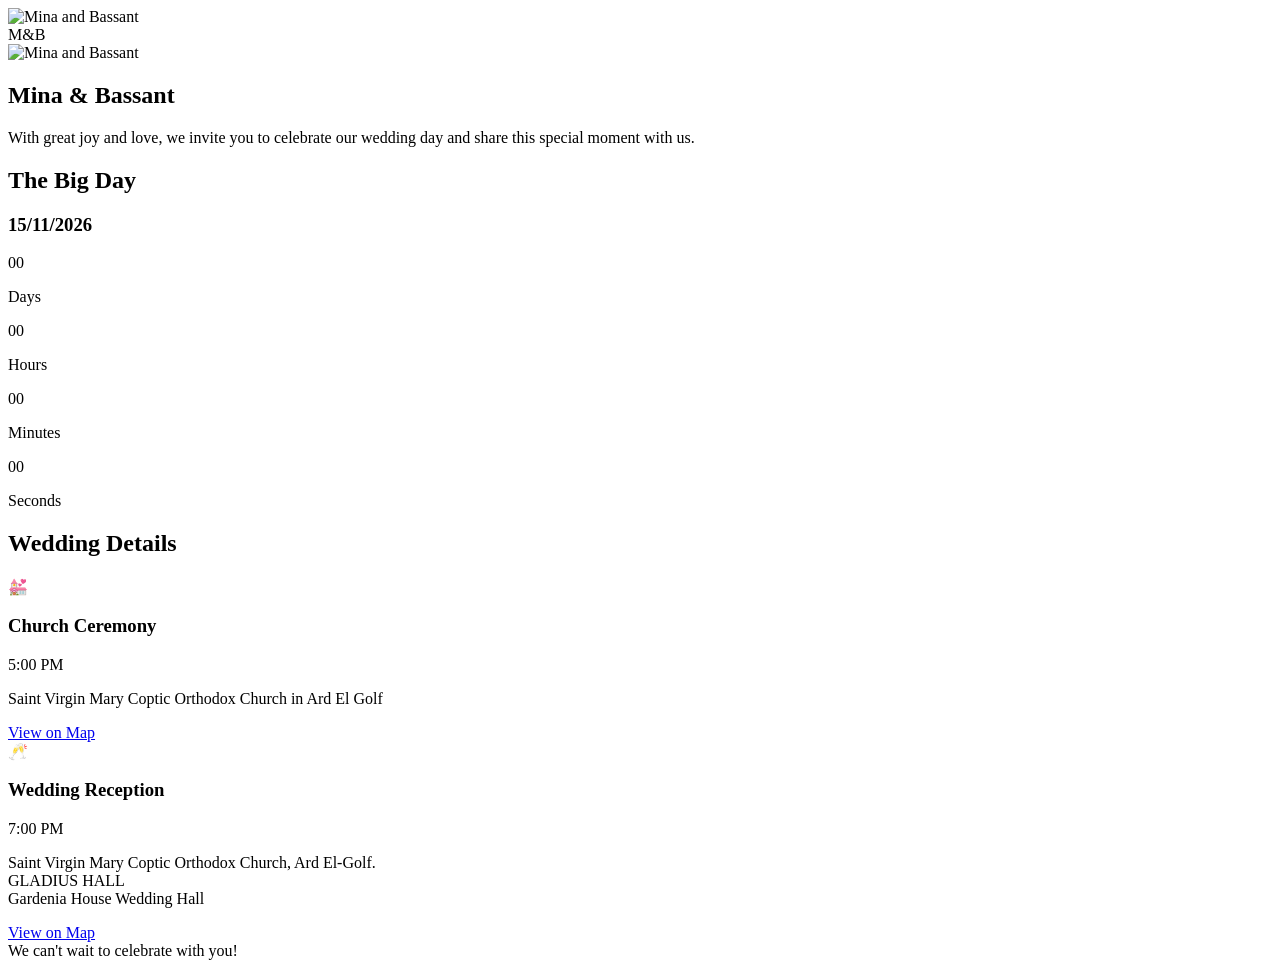
==== index.html @ b8eb28f9 "Add wedding invitation files" ====
<!DOCTYPE html>
<html lang="en">
<head>
  <meta charset="UTF-8">
  <meta name="viewport" content="width=device-width, initial-scale=1.0">
  <title>Mina & Bassant — Wedding Invitation</title>
  <link rel="preconnect" href="https://fonts.googleapis.com">
  <link rel="preconnect" href="https://fonts.gstatic.com" crossorigin>
  <link href="https://fonts.googleapis.com/css2?family=Great+Vibes&family=Montserrat:wght@300;400;500&family=Playfair+Display:ital,wght@0,400;0,600;1,400&display=swap" rel="stylesheet">
  <link rel="stylesheet" href="style.css">
</head>
<body>
  <div id="envelope-wrapper" class="envelope-wrapper">
    <div class="envelope" id="envelope">
      <div class="envelope-flap"></div><div class="envelope-pocket"></div>
      <div class="envelope-letter"><img src="images/couple.jpg" class="couple-photo" alt="Mina and Bassant"></div>
      <div class="wax-seal" id="wax-seal"><span>M&B</span></div>
    </div>
  </div>
  <main id="main-content" class="hidden">
    <section class="hero-section"><div class="container reveal">
      <div class="photo-frame"><img src="images/couple.jpg" alt="Mina and Bassant"></div>
      <div class="invitation-text"><h1 class="names">Mina &amp; Bassant</h1>
      <p class="intro-text">With great joy and love, we invite you to celebrate our wedding day and share this special moment with us.</p></div>
    </div></section>
    <section class="countdown-section"><div class="container reveal">
      <h2 class="section-title">The Big Day</h2><h3 class="date">15/11/2026</h3>
      <div class="countdown-timer" id="countdown">
        <div class="time-box"><span id="days">00</span><p>Days</p></div><div class="time-box"><span id="hours">00</span><p>Hours</p></div>
        <div class="time-box"><span id="minutes">00</span><p>Minutes</p></div><div class="time-box"><span id="seconds">00</span><p>Seconds</p></div>
      </div>
    </div></section>
    <section class="details-section"><div class="container reveal"><h2 class="section-title">Wedding Details</h2>
      <div class="cards-container">
        <div class="detail-card"><div class="card-icon">💒</div><h3>Church Ceremony</h3><p class="time">5:00 PM</p>
          <p class="location">Saint Virgin Mary Coptic Orthodox Church in Ard El Golf</p>
          <a class="map-btn" target="_blank" rel="noopener noreferrer" href="https://www.google.com/maps/search/?api=1&query=Saint+Virgin+Mary+Coptic+Orthodox+Church+Ard+El+Golf">View on Map</a>
        </div>
        <div class="detail-card"><div class="card-icon">🥂</div><h3>Wedding Reception</h3><p class="time">7:00 PM</p>
          <p class="location">Saint Virgin Mary Coptic Orthodox Church, Ard El-Golf.<br>GLADIUS HALL<br>Gardenia House Wedding Hall</p>
          <a class="map-btn" target="_blank" rel="noopener noreferrer" href="https://www.google.com/maps/search/?api=1&query=GLADIUS+HALL+Gardenia+House+Wedding+Hall+Ard+El+Golf">View on Map</a>
        </div>
      </div>
    </div></section>
    <footer class="footer">We can't wait to celebrate with you!</footer>
  </main>
  <script src="script.js"></script>
</body>
</html>
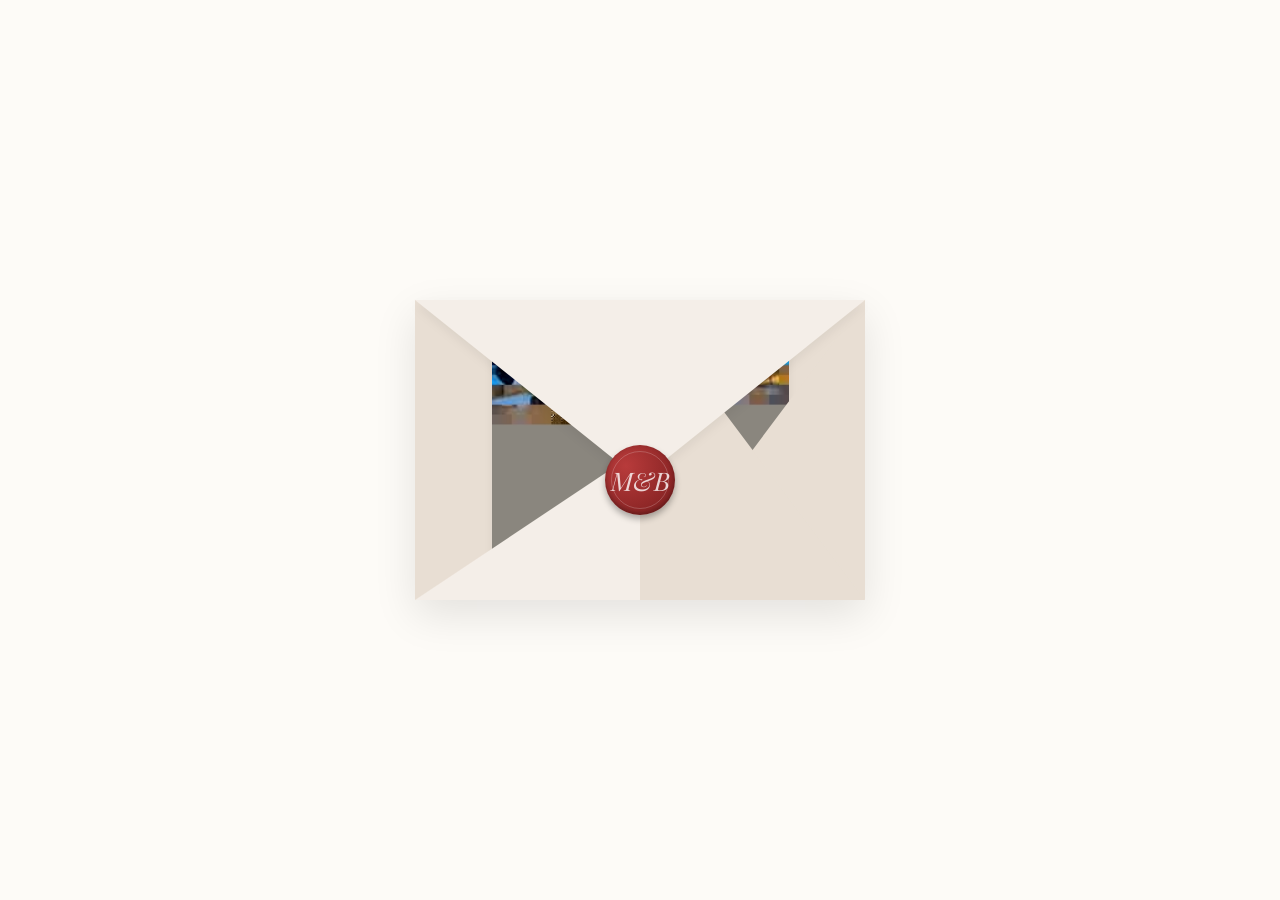
==== commit 0453d763: "Embed couple photo in invitation" ====
--- a/index.html
+++ b/index.html
@@ -13,13 +13,13 @@
   <div id="envelope-wrapper" class="envelope-wrapper">
     <div class="envelope" id="envelope">
       <div class="envelope-flap"></div><div class="envelope-pocket"></div>
-      <div class="envelope-letter"><img src="images/couple.jpg" class="couple-photo" alt="Mina and Bassant"></div>
+      <div class="envelope-letter"><img src="[data-uri]" class="couple-photo" alt="Mina and Bassant"></div>
       <div class="wax-seal" id="wax-seal"><span>M&B</span></div>
     </div>
   </div>
   <main id="main-content" class="hidden">
     <section class="hero-section"><div class="container reveal">
-      <div class="photo-frame"><img src="images/couple.jpg" alt="Mina and Bassant"></div>
+      <div class="photo-frame"><img src="[data-uri]" alt="Mina and Bassant"></div>
       <div class="invitation-text"><h1 class="names">Mina &amp; Bassant</h1>
       <p class="intro-text">With great joy and love, we invite you to celebrate our wedding day and share this special moment with us.</p></div>
     </div></section>
--- a/style.css
+++ b/style.css
@@ -0,0 +1 @@
+ :root{--color-bg:#fdfbf7;--color-text:#4a403a;--color-accent:#cfa87f;--color-primary:#d1bfae;--color-envelope:#f4eee8;--color-envelope-dark:#e8ded3;--font-script:'Great Vibes',cursive;--font-serif:'Playfair Display',serif;--font-sans:'Montserrat',sans-serif}*{margin:0;padding:0;box-sizing:border-box}body{background:var(--color-bg);color:var(--color-text);font-family:var(--font-sans);overflow-x:hidden;line-height:1.6}body::before{content:"";position:fixed;inset:0;background-image:url("data:image/svg+xml,%3Csvg width='100' height='100' xmlns='http://www.w3.org/2000/svg'%3E%3Cfilter id='n'%3E%3CfeTurbulence type='fractalNoise' baseFrequency='.8' numOctaves='4' stitchTiles='stitch'/%3E%3C/filter%3E%3Crect width='100' height='100' filter='url(%23n)' opacity='.05'/%3E%3C/svg%3E");pointer-events:none;z-index:-1}img{max-width:100%;height:auto}.envelope-wrapper{position:fixed;inset:0;display:flex;justify-content:center;align-items:center;background:var(--color-bg);z-index:1000;transition:opacity 1s ease,transform 1s ease,visibility 1s}.envelope-wrapper.fade-out{opacity:0;visibility:hidden;transform:translateY(-50px)}.envelope{position:relative;width:min(88vw,450px);aspect-ratio:3/2;background:var(--color-envelope-dark);box-shadow:0 15px 40px rgba(0,0,0,.1);cursor:pointer;perspective:1000px}.envelope-pocket{position:absolute;bottom:0;left:0;width:0;height:0;border-style:solid;border-width:calc(min(88vw,450px)/3) calc(min(88vw,450px)/2);border-color:transparent transparent var(--color-envelope) transparent;z-index:3}.envelope:before,.envelope:after{content:"";position:absolute;bottom:0;border-style:solid;z-index:3;pointer-events:none}.envelope:before{left:0;border-width:calc(min(88vw,450px)*2/3) calc(min(88vw,450px)/2) 0;border-color:transparent var(--color-envelope-dark) transparent transparent}.envelope:after{right:0;border-width:0 calc(min(88vw,450px)/2) calc(min(88vw,450px)*2/3) 0;border-color:transparent transparent var(--color-envelope-dark) transparent}.envelope-flap{position:absolute;top:0;left:0;width:0;height:0;border-style:solid;border-width:calc(min(88vw,450px)*.4) calc(min(88vw,450px)/2) 0;border-color:var(--color-envelope) transparent transparent;z-index:4;transform-origin:top;transition:transform 1s cubic-bezier(.4,0,.2,1);filter:drop-shadow(0 5px 5px rgba(0,0,0,.05))}.envelope.open .envelope-flap{transform:rotateX(180deg);z-index:1}.envelope-letter{position:absolute;top:13%;left:17%;right:17%;bottom:13%;background:#fff;z-index:2;display:flex;justify-content:center;align-items:center;transition:transform 1.5s ease .5s;box-shadow:0 0 10px rgba(0,0,0,.05);overflow:hidden}.envelope.open .envelope-letter{transform:translateY(-100px);z-index:4}.couple-photo{width:100%;height:100%;object-fit:cover;object-position:center 42%;filter:sepia(.2) contrast(1.1)}.wax-seal{position:absolute;top:120px;left:50%;transform:translate(-50%,-50%);width:50px;height:50px;background:radial-gradient(circle at 30% 30%,#b83b3b,#7a1d1d);border-radius:50%;z-index:5;box-shadow:0 4px 6px rgba(0,0,0,.3),inset 0 -2px 5px rgba(0,0,0,.3);display:flex;justify-content:center;align-items:center;transition:opacity .5s,transform .3s}.wax-seal:before{content:"";position:absolute;width:40px;height:40px;border:1px solid rgba(255,255,255,.2);border-radius:50%}.wax-seal span{color:rgba(255,255,255,.8);font-family:var(--font-serif);font-size:1.2rem;font-style:italic}.envelope.open .wax-seal{opacity:0;pointer-events:none}.hidden{display:none!important}main{position:relative;z-index:1;padding:60px 20px;max-width:1200px;margin:0 auto;opacity:0;animation:fadeIn 2s ease forwards 1s}@keyframes fadeIn{to{opacity:1}}.container{max-width:900px;margin:0 auto;text-align:center}.reveal{opacity:0;transform:translateY(40px);transition:all 1s ease-out}.reveal.active{opacity:1;transform:translateY(0)}.hero-section{margin-bottom:80px;display:flex;flex-direction:column;align-items:center}.photo-frame{width:100%;max-width:400px;margin:0 auto 30px;position:relative;padding:15px;background:#fff;box-shadow:0 10px 30px rgba(0,0,0,.08)}.photo-frame:after{content:"";position:absolute;inset:5px;border:1px solid var(--color-accent);pointer-events:none}.photo-frame img{width:100%;height:100%;object-fit:cover;display:block;filter:sepia(.2) contrast(1.1)}.names{font-family:var(--font-script);font-size:clamp(3.25rem,14vw,6rem);margin-bottom:20px;line-height:1.2}.intro-text{font-family:var(--font-serif);font-size:1.2rem;color:#665b53;line-height:1.8}.section-title{font-family:var(--font-script);font-size:clamp(2.75rem,10vw,3.5rem);color:var(--color-accent);margin-bottom:20px}.date{font-family:var(--font-serif);font-size:clamp(1.7rem,6vw,2.5rem);font-weight:400;margin-bottom:40px}.countdown-section{margin-bottom:80px;padding:60px 0;background:linear-gradient(135deg,rgba(207,168,127,.05),rgba(209,191,174,.1));border-top:1px solid rgba(207,168,127,.2);border-bottom:1px solid rgba(207,168,127,.2)}.countdown-timer{display:flex;justify-content:center;gap:clamp(8px,3vw,30px);flex-wrap:nowrap}.time-box{background:#fff;width:clamp(72px,20vw,120px);padding:16px 8px;border-radius:8px;box-shadow:0 5px 15px rgba(0,0,0,.05);display:flex;flex-direction:column;align-items:center;border:1px solid rgba(207,168,127,.2)}.time-box span{font-family:var(--font-serif);font-size:clamp(1.8rem,7vw,3.5rem);color:var(--color-text);margin-bottom:5px;font-weight:600}.time-box p{font-size:clamp(.58rem,2vw,.8rem);text-transform:uppercase;letter-spacing:2px;color:var(--color-accent)}.details-section{margin-bottom:80px}.cards-container{display:flex;flex-direction:column;gap:30px}.detail-card{flex:1;background:#fff;padding:40px 30px;border-radius:8px;box-shadow:0 10px 30px rgba(0,0,0,.05);position:relative;overflow:hidden;transition:transform .3s}.detail-card:hover{transform:translateY(-5px)}.detail-card:before{content:"";position:absolute;top:0;left:0;width:100%;height:5px;background:var(--color-accent)}.card-icon{font-size:2.5rem;margin-bottom:20px}.detail-card h3{font-family:var(--font-serif);font-size:1.8rem;margin-bottom:15px}.time{font-weight:500;font-size:1.2rem;color:var(--color-accent);margin-bottom:10px}.location{font-size:1rem;color:#665b53;margin-bottom:25px;line-height:1.5}.map-btn{display:inline-block;padding:12px 25px;border:1px solid var(--color-accent);color:var(--color-accent);text-decoration:none;text-transform:uppercase;font-size:.9rem;letter-spacing:1px;border-radius:4px;transition:all .3s}.map-btn:hover{background:var(--color-accent);color:#fff}.footer{text-align:center;padding:40px 20px;font-family:var(--font-script);font-size:clamp(2rem,8vw,2.5rem);color:var(--color-accent);border-top:1px solid rgba(207,168,127,.2)}@media(min-width:768px){.wax-seal{top:180px;width:70px;height:70px}.wax-seal:before{width:56px;height:56px}.wax-seal span{font-size:1.6rem}.hero-section .container{display:flex;flex-direction:row;align-items:center;text-align:left;gap:40px}.photo-frame{margin:0 auto}.names{font-size:6rem}.intro-text{font-size:1.4rem}.cards-container{flex-direction:row;justify-content:center}}@media(max-width:480px){.envelope{width:88vw}.location{font-size:.92rem}}
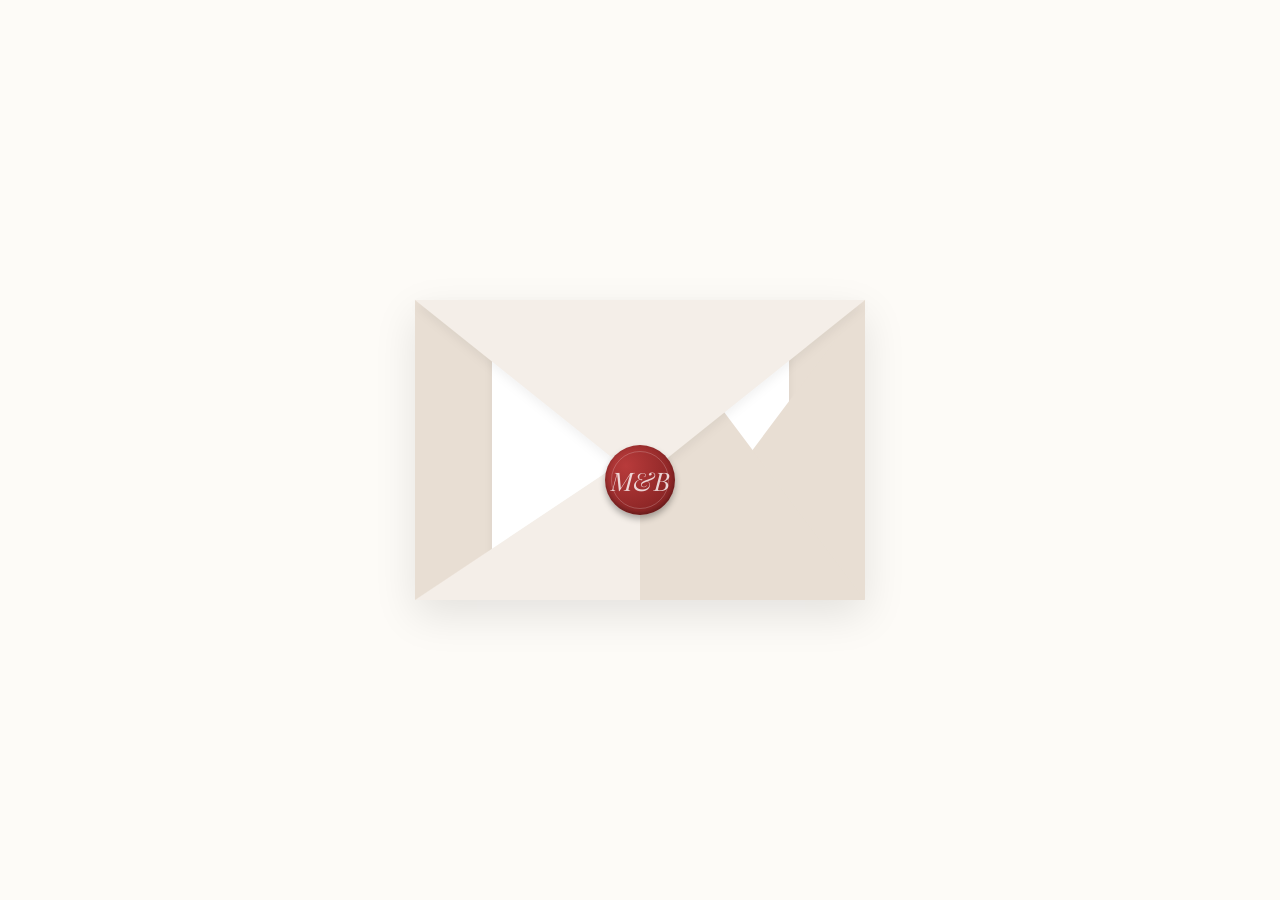
==== commit 7ac741c2: "Fix couple photo path" ====
--- a/index.html
+++ b/index.html
@@ -13,13 +13,13 @@
   <div id="envelope-wrapper" class="envelope-wrapper">
     <div class="envelope" id="envelope">
       <div class="envelope-flap"></div><div class="envelope-pocket"></div>
-      <div class="envelope-letter"><img src="[data-uri]" class="couple-photo" alt="Mina and Bassant"></div>
+      <div class="envelope-letter"><img src="images/couple.jpg" class="couple-photo" alt="Mina and Bassant"></div>
       <div class="wax-seal" id="wax-seal"><span>M&B</span></div>
     </div>
   </div>
   <main id="main-content" class="hidden">
     <section class="hero-section"><div class="container reveal">
-      <div class="photo-frame"><img src="[data-uri]" alt="Mina and Bassant"></div>
+      <div class="photo-frame"><img src="images/couple.jpg" alt="Mina and Bassant"></div>
       <div class="invitation-text"><h1 class="names">Mina &amp; Bassant</h1>
       <p class="intro-text">With great joy and love, we invite you to celebrate our wedding day and share this special moment with us.</p></div>
     </div></section>
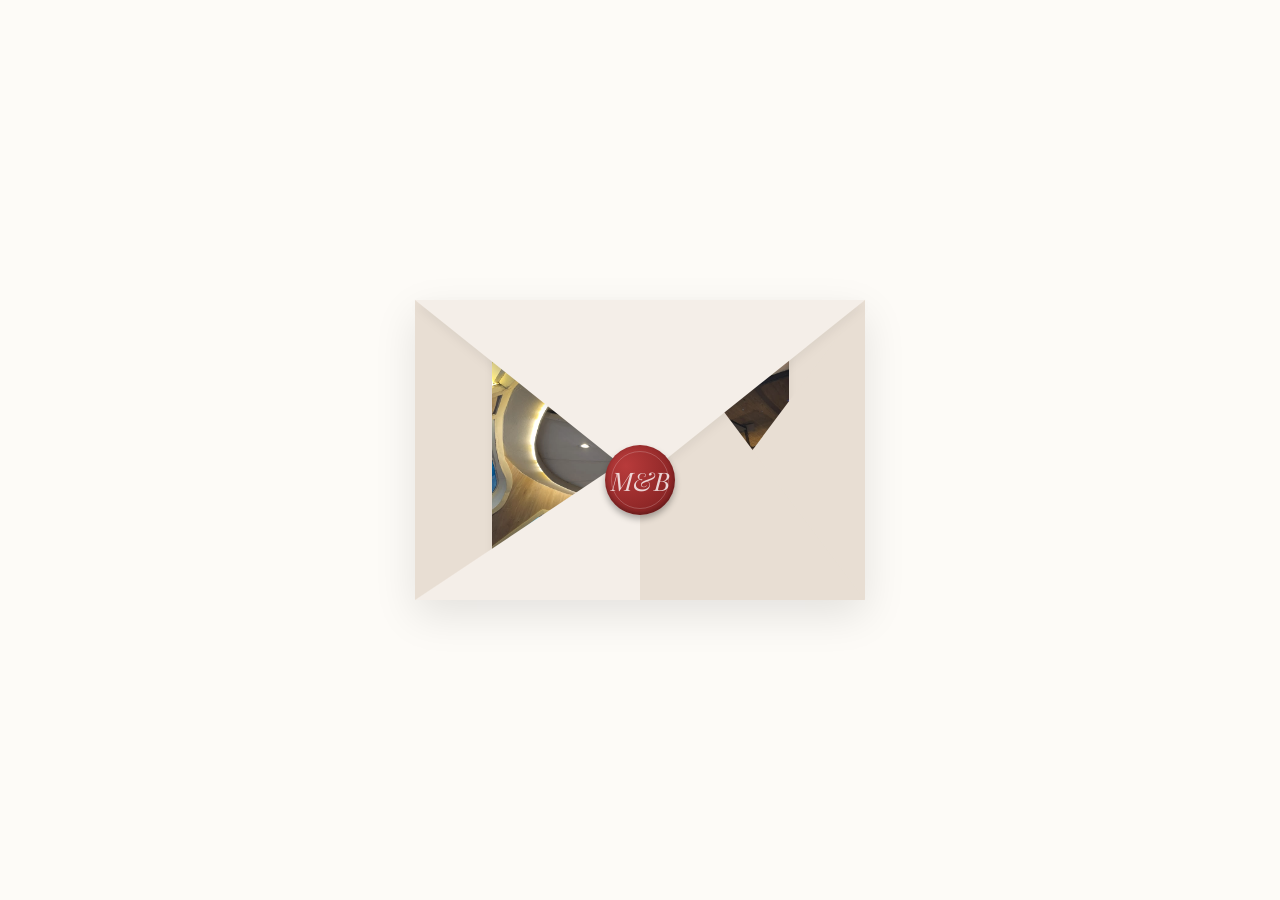
==== commit 3baa0046: "Use uploaded couple photo" ====
--- a/index.html
+++ b/index.html
@@ -13,13 +13,13 @@
   <div id="envelope-wrapper" class="envelope-wrapper">
     <div class="envelope" id="envelope">
       <div class="envelope-flap"></div><div class="envelope-pocket"></div>
-      <div class="envelope-letter"><img src="images/couple.jpg" class="couple-photo" alt="Mina and Bassant"></div>
+      <div class="envelope-letter"><img src="couple.jpeg" class="couple-photo" alt="Mina and Bassant"></div>
       <div class="wax-seal" id="wax-seal"><span>M&B</span></div>
     </div>
   </div>
   <main id="main-content" class="hidden">
     <section class="hero-section"><div class="container reveal">
-      <div class="photo-frame"><img src="images/couple.jpg" alt="Mina and Bassant"></div>
+      <div class="photo-frame"><img src="couple.jpeg" alt="Mina and Bassant"></div>
       <div class="invitation-text"><h1 class="names">Mina &amp; Bassant</h1>
       <p class="intro-text">With great joy and love, we invite you to celebrate our wedding day and share this special moment with us.</p></div>
     </div></section>
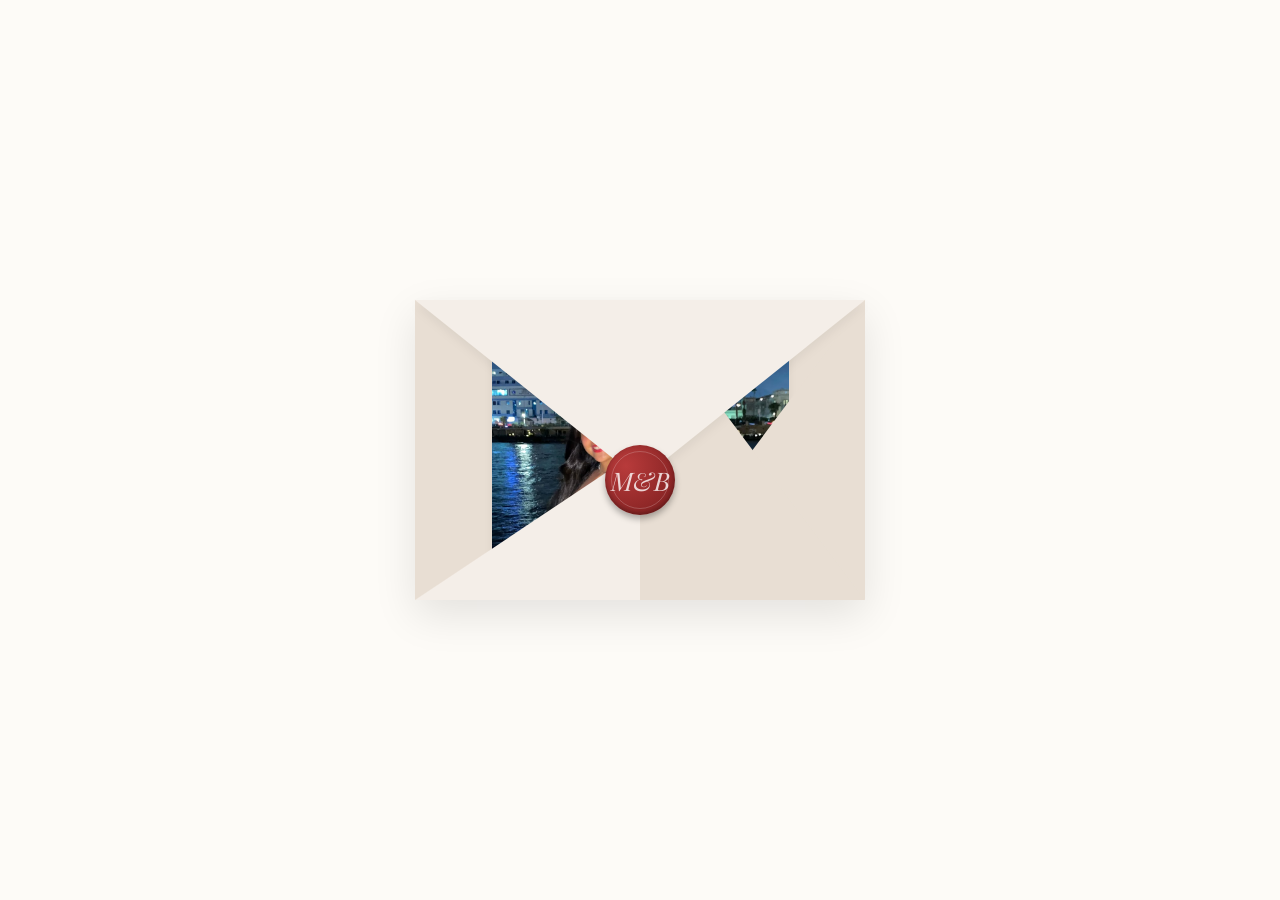
==== commit e85524ab: "Update wedding reception venue text" ====
--- a/index.html
+++ b/index.html
@@ -37,7 +37,7 @@
           <a class="map-btn" target="_blank" rel="noopener noreferrer" href="https://www.google.com/maps/search/?api=1&query=Saint+Virgin+Mary+Coptic+Orthodox+Church+Ard+El+Golf">View on Map</a>
         </div>
         <div class="detail-card"><div class="card-icon">🥂</div><h3>Wedding Reception</h3><p class="time">7:00 PM</p>
-          <p class="location">Saint Virgin Mary Coptic Orthodox Church, Ard El-Golf.<br>GLADIUS HALL<br>Gardenia House Wedding Hall</p>
+          <p class="location">GLADIUS HALL<br>Gardenia House Wedding Hall</p>
           <a class="map-btn" target="_blank" rel="noopener noreferrer" href="https://www.google.com/maps/search/?api=1&query=GLADIUS+HALL+Gardenia+House+Wedding+Hall+Ard+El+Golf">View on Map</a>
         </div>
       </div>
--- a/style.css
+++ b/style.css
@@ -1 +1 @@
- :root{--color-bg:#fdfbf7;--color-text:#4a403a;--color-accent:#cfa87f;--color-primary:#d1bfae;--color-envelope:#f4eee8;--color-envelope-dark:#e8ded3;--font-script:'Great Vibes',cursive;--font-serif:'Playfair Display',serif;--font-sans:'Montserrat',sans-serif}*{margin:0;padding:0;box-sizing:border-box}body{background:var(--color-bg);color:var(--color-text);font-family:var(--font-sans);overflow-x:hidden;line-height:1.6}body::before{content:"";position:fixed;inset:0;background-image:url("data:image/svg+xml,%3Csvg width='100' height='100' xmlns='http://www.w3.org/2000/svg'%3E%3Cfilter id='n'%3E%3CfeTurbulence type='fractalNoise' baseFrequency='.8' numOctaves='4' stitchTiles='stitch'/%3E%3C/filter%3E%3Crect width='100' height='100' filter='url(%23n)' opacity='.05'/%3E%3C/svg%3E");pointer-events:none;z-index:-1}img{max-width:100%;height:auto}.envelope-wrapper{position:fixed;inset:0;display:flex;justify-content:center;align-items:center;background:var(--color-bg);z-index:1000;transition:opacity 1s ease,transform 1s ease,visibility 1s}.envelope-wrapper.fade-out{opacity:0;visibility:hidden;transform:translateY(-50px)}.envelope{position:relative;width:min(88vw,450px);aspect-ratio:3/2;background:var(--color-envelope-dark);box-shadow:0 15px 40px rgba(0,0,0,.1);cursor:pointer;perspective:1000px}.envelope-pocket{position:absolute;bottom:0;left:0;width:0;height:0;border-style:solid;border-width:calc(min(88vw,450px)/3) calc(min(88vw,450px)/2);border-color:transparent transparent var(--color-envelope) transparent;z-index:3}.envelope:before,.envelope:after{content:"";position:absolute;bottom:0;border-style:solid;z-index:3;pointer-events:none}.envelope:before{left:0;border-width:calc(min(88vw,450px)*2/3) calc(min(88vw,450px)/2) 0;border-color:transparent var(--color-envelope-dark) transparent transparent}.envelope:after{right:0;border-width:0 calc(min(88vw,450px)/2) calc(min(88vw,450px)*2/3) 0;border-color:transparent transparent var(--color-envelope-dark) transparent}.envelope-flap{position:absolute;top:0;left:0;width:0;height:0;border-style:solid;border-width:calc(min(88vw,450px)*.4) calc(min(88vw,450px)/2) 0;border-color:var(--color-envelope) transparent transparent;z-index:4;transform-origin:top;transition:transform 1s cubic-bezier(.4,0,.2,1);filter:drop-shadow(0 5px 5px rgba(0,0,0,.05))}.envelope.open .envelope-flap{transform:rotateX(180deg);z-index:1}.envelope-letter{position:absolute;top:13%;left:17%;right:17%;bottom:13%;background:#fff;z-index:2;display:flex;justify-content:center;align-items:center;transition:transform 1.5s ease .5s;box-shadow:0 0 10px rgba(0,0,0,.05);overflow:hidden}.envelope.open .envelope-letter{transform:translateY(-100px);z-index:4}.couple-photo{width:100%;height:100%;object-fit:cover;object-position:center 42%;filter:sepia(.2) contrast(1.1)}.wax-seal{position:absolute;top:120px;left:50%;transform:translate(-50%,-50%);width:50px;height:50px;background:radial-gradient(circle at 30% 30%,#b83b3b,#7a1d1d);border-radius:50%;z-index:5;box-shadow:0 4px 6px rgba(0,0,0,.3),inset 0 -2px 5px rgba(0,0,0,.3);display:flex;justify-content:center;align-items:center;transition:opacity .5s,transform .3s}.wax-seal:before{content:"";position:absolute;width:40px;height:40px;border:1px solid rgba(255,255,255,.2);border-radius:50%}.wax-seal span{color:rgba(255,255,255,.8);font-family:var(--font-serif);font-size:1.2rem;font-style:italic}.envelope.open .wax-seal{opacity:0;pointer-events:none}.hidden{display:none!important}main{position:relative;z-index:1;padding:60px 20px;max-width:1200px;margin:0 auto;opacity:0;animation:fadeIn 2s ease forwards 1s}@keyframes fadeIn{to{opacity:1}}.container{max-width:900px;margin:0 auto;text-align:center}.reveal{opacity:0;transform:translateY(40px);transition:all 1s ease-out}.reveal.active{opacity:1;transform:translateY(0)}.hero-section{margin-bottom:80px;display:flex;flex-direction:column;align-items:center}.photo-frame{width:100%;max-width:400px;margin:0 auto 30px;position:relative;padding:15px;background:#fff;box-shadow:0 10px 30px rgba(0,0,0,.08)}.photo-frame:after{content:"";position:absolute;inset:5px;border:1px solid var(--color-accent);pointer-events:none}.photo-frame img{width:100%;height:100%;object-fit:cover;display:block;filter:sepia(.2) contrast(1.1)}.names{font-family:var(--font-script);font-size:clamp(3.25rem,14vw,6rem);margin-bottom:20px;line-height:1.2}.intro-text{font-family:var(--font-serif);font-size:1.2rem;color:#665b53;line-height:1.8}.section-title{font-family:var(--font-script);font-size:clamp(2.75rem,10vw,3.5rem);color:var(--color-accent);margin-bottom:20px}.date{font-family:var(--font-serif);font-size:clamp(1.7rem,6vw,2.5rem);font-weight:400;margin-bottom:40px}.countdown-section{margin-bottom:80px;padding:60px 0;background:linear-gradient(135deg,rgba(207,168,127,.05),rgba(209,191,174,.1));border-top:1px solid rgba(207,168,127,.2);border-bottom:1px solid rgba(207,168,127,.2)}.countdown-timer{display:flex;justify-content:center;gap:clamp(8px,3vw,30px);flex-wrap:nowrap}.time-box{background:#fff;width:clamp(72px,20vw,120px);padding:16px 8px;border-radius:8px;box-shadow:0 5px 15px rgba(0,0,0,.05);display:flex;flex-direction:column;align-items:center;border:1px solid rgba(207,168,127,.2)}.time-box span{font-family:var(--font-serif);font-size:clamp(1.8rem,7vw,3.5rem);color:var(--color-text);margin-bottom:5px;font-weight:600}.time-box p{font-size:clamp(.58rem,2vw,.8rem);text-transform:uppercase;letter-spacing:2px;color:var(--color-accent)}.details-section{margin-bottom:80px}.cards-container{display:flex;flex-direction:column;gap:30px}.detail-card{flex:1;background:#fff;padding:40px 30px;border-radius:8px;box-shadow:0 10px 30px rgba(0,0,0,.05);position:relative;overflow:hidden;transition:transform .3s}.detail-card:hover{transform:translateY(-5px)}.detail-card:before{content:"";position:absolute;top:0;left:0;width:100%;height:5px;background:var(--color-accent)}.card-icon{font-size:2.5rem;margin-bottom:20px}.detail-card h3{font-family:var(--font-serif);font-size:1.8rem;margin-bottom:15px}.time{font-weight:500;font-size:1.2rem;color:var(--color-accent);margin-bottom:10px}.location{font-size:1rem;color:#665b53;margin-bottom:25px;line-height:1.5}.map-btn{display:inline-block;padding:12px 25px;border:1px solid var(--color-accent);color:var(--color-accent);text-decoration:none;text-transform:uppercase;font-size:.9rem;letter-spacing:1px;border-radius:4px;transition:all .3s}.map-btn:hover{background:var(--color-accent);color:#fff}.footer{text-align:center;padding:40px 20px;font-family:var(--font-script);font-size:clamp(2rem,8vw,2.5rem);color:var(--color-accent);border-top:1px solid rgba(207,168,127,.2)}@media(min-width:768px){.wax-seal{top:180px;width:70px;height:70px}.wax-seal:before{width:56px;height:56px}.wax-seal span{font-size:1.6rem}.hero-section .container{display:flex;flex-direction:row;align-items:center;text-align:left;gap:40px}.photo-frame{margin:0 auto}.names{font-size:6rem}.intro-text{font-size:1.4rem}.cards-container{flex-direction:row;justify-content:center}}@media(max-width:480px){.envelope{width:88vw}.location{font-size:.92rem}}+ :root{--color-bg:#fdfbf7;--color-text:#4a403a;--color-accent:#cfa87f;--color-primary:#d1bfae;--color-envelope:#f4eee8;--color-envelope-dark:#e8ded3;--font-script:'Great Vibes',cursive;--font-serif:'Playfair Display',serif;--font-sans:'Montserrat',sans-serif}*{margin:0;padding:0;box-sizing:border-box}body{background:var(--color-bg);color:var(--color-text);font-family:var(--font-sans);overflow-x:hidden;line-height:1.6}body::before{content:"";position:fixed;inset:0;background-image:url("data:image/svg+xml,%3Csvg width='100' height='100' xmlns='http://www.w3.org/2000/svg'%3E%3Cfilter id='n'%3E%3CfeTurbulence type='fractalNoise' baseFrequency='.8' numOctaves='4' stitchTiles='stitch'/%3E%3C/filter%3E%3Crect width='100' height='100' filter='url(%23n)' opacity='.05'/%3E%3C/svg%3E");pointer-events:none;z-index:-1}img{max-width:100%;height:auto}.envelope-wrapper{position:fixed;inset:0;display:flex;justify-content:center;align-items:center;background:var(--color-bg);z-index:1000;transition:opacity 1s ease,transform 1s ease,visibility 1s}.envelope-wrapper.fade-out{opacity:0;visibility:hidden;transform:translateY(-50px)}.envelope{position:relative;width:min(88vw,450px);aspect-ratio:3/2;background:var(--color-envelope-dark);box-shadow:0 15px 40px rgba(0,0,0,.1);cursor:pointer;perspective:1000px}.envelope-pocket{position:absolute;bottom:0;left:0;width:0;height:0;border-style:solid;border-width:calc(min(88vw,450px)/3) calc(min(88vw,450px)/2);border-color:transparent transparent var(--color-envelope) transparent;z-index:3}.envelope:before,.envelope:after{content:"";position:absolute;bottom:0;border-style:solid;z-index:3;pointer-events:none}.envelope:before{left:0;border-width:calc(min(88vw,450px)*2/3) calc(min(88vw,450px)/2) 0;border-color:transparent var(--color-envelope-dark) transparent transparent}.envelope:after{right:0;border-width:0 calc(min(88vw,450px)/2) calc(min(88vw,450px)*2/3) 0;border-color:transparent transparent var(--color-envelope-dark) transparent}.envelope-flap{position:absolute;top:0;left:0;width:0;height:0;border-style:solid;border-width:calc(min(88vw,450px)*.4) calc(min(88vw,450px)/2) 0;border-color:var(--color-envelope) transparent transparent;z-index:4;transform-origin:top;transition:transform 1s cubic-bezier(.4,0,.2,1);filter:drop-shadow(0 5px 5px rgba(0,0,0,.05))}.envelope.open .envelope-flap{transform:rotateX(180deg);z-index:1}.envelope-letter{position:absolute;top:13%;left:17%;right:17%;bottom:13%;background:#fff;z-index:2;display:flex;justify-content:center;align-items:center;transition:transform 1.5s ease .5s;box-shadow:0 0 10px rgba(0,0,0,.05);overflow:hidden}.envelope.open .envelope-letter{transform:translateY(-100px);z-index:4}.couple-photo{width:100%;height:100%;object-fit:cover;object-position:center 42%;filter:none;display:block}.photo-frame img{width:100%;height:auto;display:block;object-fit:contain;filter:none}.wax-seal{position:absolute;top:120px;left:50%;transform:translate(-50%,-50%);width:50px;height:50px;background:radial-gradient(circle at 30% 30%,#b83b3b,#7a1d1d);border-radius:50%;z-index:5;box-shadow:0 4px 6px rgba(0,0,0,.3),inset 0 -2px 5px rgba(0,0,0,.3);display:flex;justify-content:center;align-items:center;transition:opacity .5s,transform .3s}.wax-seal:before{content:"";position:absolute;width:40px;height:40px;border:1px solid rgba(255,255,255,.2);border-radius:50%}.wax-seal span{color:rgba(255,255,255,.8);font-family:var(--font-serif);font-size:1.2rem;font-style:italic}.envelope.open .wax-seal{opacity:0;pointer-events:none}.hidden{display:none!important}main{position:relative;z-index:1;padding:60px 20px;max-width:1200px;margin:0 auto;opacity:0;animation:fadeIn 2s ease forwards 1s}@keyframes fadeIn{to{opacity:1}}.container{max-width:900px;margin:0 auto;text-align:center}.reveal{opacity:0;transform:translateY(40px);transition:all 1s ease-out}.reveal.active{opacity:1;transform:translateY(0)}.hero-section{margin-bottom:80px;display:flex;flex-direction:column;align-items:center}.photo-frame{width:100%;max-width:400px;margin:0 auto 30px;position:relative;padding:15px;background:#fff;box-shadow:0 10px 30px rgba(0,0,0,.08);overflow:hidden}.photo-frame:after{content:"";position:absolute;inset:5px;border:1px solid var(--color-accent);pointer-events:none}.photo-frame img{width:100%;height:100%;object-fit:cover;display:block;filter:sepia(.2) contrast(1.1)}.names{font-family:var(--font-script);font-size:clamp(3.25rem,14vw,6rem);margin-bottom:20px;line-height:1.2}.intro-text{font-family:var(--font-serif);font-size:1.2rem;color:#665b53;line-height:1.8}.section-title{font-family:var(--font-script);font-size:clamp(2.75rem,10vw,3.5rem);color:var(--color-accent);margin-bottom:20px}.date{font-family:var(--font-serif);font-size:clamp(1.7rem,6vw,2.5rem);font-weight:400;margin-bottom:40px}.countdown-section{margin-bottom:80px;padding:60px 0;background:linear-gradient(135deg,rgba(207,168,127,.05),rgba(209,191,174,.1));border-top:1px solid rgba(207,168,127,.2);border-bottom:1px solid rgba(207,168,127,.2)}.countdown-timer{display:flex;justify-content:center;gap:clamp(8px,3vw,30px);flex-wrap:nowrap}.time-box{background:#fff;width:clamp(72px,20vw,120px);padding:16px 8px;border-radius:8px;box-shadow:0 5px 15px rgba(0,0,0,.05);display:flex;flex-direction:column;align-items:center;border:1px solid rgba(207,168,127,.2)}.time-box span{font-family:var(--font-serif);font-size:clamp(1.8rem,7vw,3.5rem);color:var(--color-text);margin-bottom:5px;font-weight:600}.time-box p{font-size:clamp(.58rem,2vw,.8rem);text-transform:uppercase;letter-spacing:2px;color:var(--color-accent)}.details-section{margin-bottom:80px}.cards-container{display:flex;flex-direction:column;gap:30px}.detail-card{flex:1;background:#fff;padding:40px 30px;border-radius:8px;box-shadow:0 10px 30px rgba(0,0,0,.05);position:relative;overflow:hidden;transition:transform .3s}.detail-card:hover{transform:translateY(-5px)}.detail-card:before{content:"";position:absolute;top:0;left:0;width:100%;height:5px;background:var(--color-accent)}.card-icon{font-size:2.5rem;margin-bottom:20px}.detail-card h3{font-family:var(--font-serif);font-size:1.8rem;margin-bottom:15px}.time{font-weight:500;font-size:1.2rem;color:var(--color-accent);margin-bottom:10px}.location{font-size:1rem;color:#665b53;margin-bottom:25px;line-height:1.5}.map-btn{display:inline-block;padding:12px 25px;border:1px solid var(--color-accent);color:var(--color-accent);text-decoration:none;text-transform:uppercase;font-size:.9rem;letter-spacing:1px;border-radius:4px;transition:all .3s}.map-btn:hover{background:var(--color-accent);color:#fff}.footer{text-align:center;padding:40px 20px;font-family:var(--font-script);font-size:clamp(2rem,8vw,2.5rem);color:var(--color-accent);border-top:1px solid rgba(207,168,127,.2)}@media(min-width:768px){.wax-seal{top:180px;width:70px;height:70px}.wax-seal:before{width:56px;height:56px}.wax-seal span{font-size:1.6rem}.hero-section .container{display:flex;flex-direction:row;align-items:center;text-align:left;gap:40px}.photo-frame{margin:0 auto}.names{font-size:6rem}.intro-text{font-size:1.4rem}.cards-container{flex-direction:row;justify-content:center}}@media(max-width:480px){.envelope{width:88vw}.location{font-size:.92rem}}
